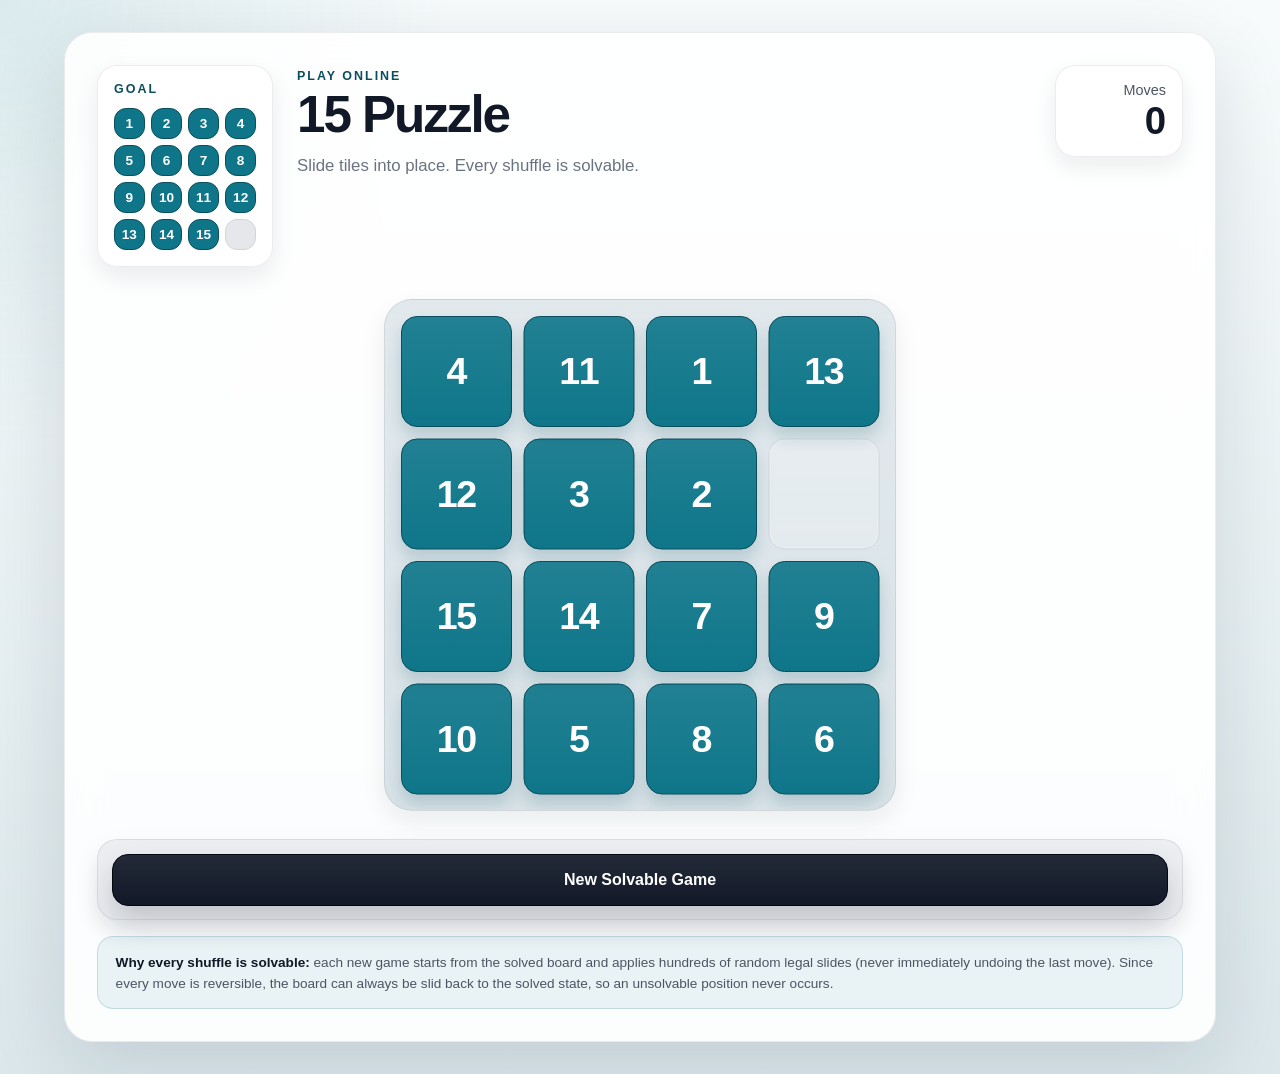
==== docs/index.html @ d0b9f9ca "build: regenerate docs bundle" ====
<!DOCTYPE html>
<html lang="en">
<head>
  <meta charset="UTF-8">
  <meta name="viewport" content="width=device-width, initial-scale=1.0">
  <title>15 Puzzle</title>
  <script type="module" crossorigin src="./assets/index-DHvEbXGs.js"></script>
  <link rel="stylesheet" crossorigin href="./assets/index-BWpo96VQ.css">
</head>
<body>
  <div class="page-shell">
    <main class="app-card">
      <header class="hero">
        <section class="goal-card" aria-label="Solved puzzle preview">
          <p class="eyebrow">Goal</p>
          <div class="goal-grid" id="goal-grid"></div>
        </section>

        <section class="hero-copy">
          <p class="eyebrow">Play Online</p>
          <h1>15 Puzzle</h1>
          <p class="subtitle">Slide tiles into place. Every shuffle is solvable.</p>
        </section>

        <section class="status-card" aria-live="polite">
          <p class="status-label">Moves</p>
          <p class="status-value" id="move-count">0</p>
        </section>
      </header>

      <section class="board-section">
        <div class="board-shell">
          <div class="board" id="board" aria-label="15 puzzle board"></div>
        </div>
      </section>

      <footer class="controls">
        <button class="primary-button" id="new-game-button" type="button">New Solvable Game</button>
      </footer>

      <p class="info-note">
        <strong>Why every shuffle is solvable:</strong> each new game starts from the
        solved board and applies hundreds of random legal slides (never immediately
        undoing the last move). Since every move is reversible, the board can always
        be slid back to the solved state, so an unsolvable position never occurs.
      </p>
    </main>

    <div class="win-banner" id="win-banner" hidden>
      <div class="win-banner-card" role="alertdialog" aria-modal="true" aria-labelledby="win-title">
        <p class="eyebrow">Solved</p>
        <h2 id="win-title">Puzzle completed</h2>
        <p id="win-message">You solved the board.</p>
        <button class="primary-button" id="play-again-button" type="button">Play Again</button>
      </div>
    </div>
  </div>

</body>
</html>
---- docs/assets/index-BWpo96VQ.css ----
:root{--app-background: #f3f4f6;--page-gradient-a: #f7fbfc;--page-gradient-b: #dbe7eb;--card-background: rgba(255, 255, 255, .9);--card-border: rgba(15, 23, 42, .08);--title-text: #111827;--subtitle-text: #6b7280;--status-text: #4b5563;--primary: #111827;--primary-border: #030712;--tile-background: #0f768a;--tile-border: #0b4f5c;--tile-empty: #e5e7eb;--board-background: #d9e3e8;--shadow-soft: 0 24px 80px rgba(15, 23, 42, .12);--shadow-card: 0 10px 24px rgba(15, 23, 42, .08);--radius-xl: 28px;--radius-lg: 20px;--radius-md: 16px;--radius-sm: 12px;--font-stack: "Avenir Next", "Segoe UI", sans-serif}*{box-sizing:border-box}html,body{margin:0;min-height:100%;font-family:var(--font-stack);background:radial-gradient(circle at top left,rgba(15,118,138,.12),transparent 28rem),linear-gradient(180deg,var(--page-gradient-a),var(--page-gradient-b));color:var(--title-text)}body{min-height:100vh}button,input,textarea,select{font:inherit}.page-shell{min-height:100vh;padding:2rem}.app-card{max-width:72rem;margin:0 auto;padding:2rem;border:1px solid var(--card-border);border-radius:var(--radius-xl);background:var(--card-background);-webkit-backdrop-filter:blur(18px);backdrop-filter:blur(18px);box-shadow:var(--shadow-soft)}.hero{display:grid;grid-template-columns:auto 1fr auto;gap:1.5rem;align-items:start}.goal-card,.status-card,.board,.controls,.win-banner-card{border:1px solid var(--card-border);box-shadow:var(--shadow-card)}.goal-card,.status-card{padding:1rem;border-radius:var(--radius-lg);background:#ffffffeb}.goal-card{width:11rem}.goal-grid{display:grid;grid-template-columns:repeat(4,1fr);grid-template-rows:repeat(4,1fr);aspect-ratio:1;gap:.4rem;margin-top:.75rem}.goal-tile{display:grid;place-items:center;border-radius:.75rem;font-size:.85rem;font-weight:700;background:var(--tile-background);color:#fff;border:1px solid var(--tile-border)}.goal-tile.empty{background:var(--tile-empty);border-color:#d1d5db}.hero-copy{padding-top:.25rem}.eyebrow{margin:0 0 .5rem;font-size:.78rem;font-weight:700;letter-spacing:.16em;text-transform:uppercase;color:var(--tile-border)}h1{margin:0;font-size:clamp(2.5rem,4vw,4.5rem);line-height:.95;letter-spacing:-.04em}.subtitle{max-width:34rem;margin:.85rem 0 0;font-size:1.05rem;line-height:1.55;color:var(--subtitle-text)}.status-card{min-width:8rem;text-align:right}.status-label{margin:0;font-size:.9rem;color:var(--status-text)}.status-value{margin:.25rem 0 0;font-size:clamp(2rem,3vw,3rem);font-weight:800;line-height:1}.board-section{margin-top:2rem}.board-shell{width:min(100%,32rem);margin:0 auto;aspect-ratio:1}.board{position:relative;width:100%;height:100%;border-radius:var(--radius-xl);background:linear-gradient(180deg,#ffffff38,#fff0),var(--board-background);overflow:hidden}.tile{position:absolute;display:grid;place-items:center;border:1px solid var(--tile-border);border-radius:var(--radius-md);background:linear-gradient(180deg,#ffffff14,#fff0),var(--tile-background);color:#fff;font-weight:800;letter-spacing:-.04em;cursor:pointer;transition:transform .15s ease,width .12s ease,height .12s ease,font-size .12s ease,box-shadow .15s ease;box-shadow:0 10px 16px #0b4f5c2e}.tile:hover{box-shadow:0 14px 24px #0b4f5c38}.tile.instant{transition:none}.tile.empty-slot{background:#ffffff38;border-color:#11182714;box-shadow:inset 0 0 0 1px #ffffff38;cursor:default}.controls{margin-top:1.75rem;padding:.85rem;border-radius:var(--radius-lg);background:#e5e7ebb3}.primary-button{width:100%;border:1px solid var(--primary-border);border-radius:var(--radius-md);padding:1rem 1.25rem;background:linear-gradient(180deg,#ffffff14,#fff0),var(--primary);color:#fff;font-size:1rem;font-weight:700;cursor:pointer;transition:transform .12s ease,box-shadow .15s ease,filter .15s ease;box-shadow:0 16px 30px #11182733}.primary-button:hover{filter:brightness(1.04);transform:translateY(-1px)}.primary-button:active{transform:translateY(0)}.info-note{margin:1rem 0 0;padding:.9rem 1.1rem;border-radius:var(--radius-md);background:#0f768a14;border:1px solid rgba(15,118,138,.18);font-size:.85rem;line-height:1.55;color:var(--status-text)}.info-note strong{color:var(--title-text)}.win-banner{position:fixed;top:0;right:0;bottom:0;left:0;display:grid;place-items:center;padding:1.5rem;background:#11182759}.win-banner[hidden]{display:none}.win-banner-card{width:min(100%,24rem);padding:1.5rem;border-radius:var(--radius-lg);background:#fffffff5;text-align:center}.win-banner-card h2{margin:0;font-size:2rem;letter-spacing:-.04em}.win-banner-card p:last-of-type{margin:.75rem 0 1.25rem;color:var(--subtitle-text)}@media(max-width:900px){.hero{grid-template-columns:1fr}.goal-card,.status-card{width:100%;text-align:left}.goal-grid{max-width:12rem}}@media(max-width:640px){.page-shell,.app-card{padding:1rem}.board-section{margin-top:1.25rem}}
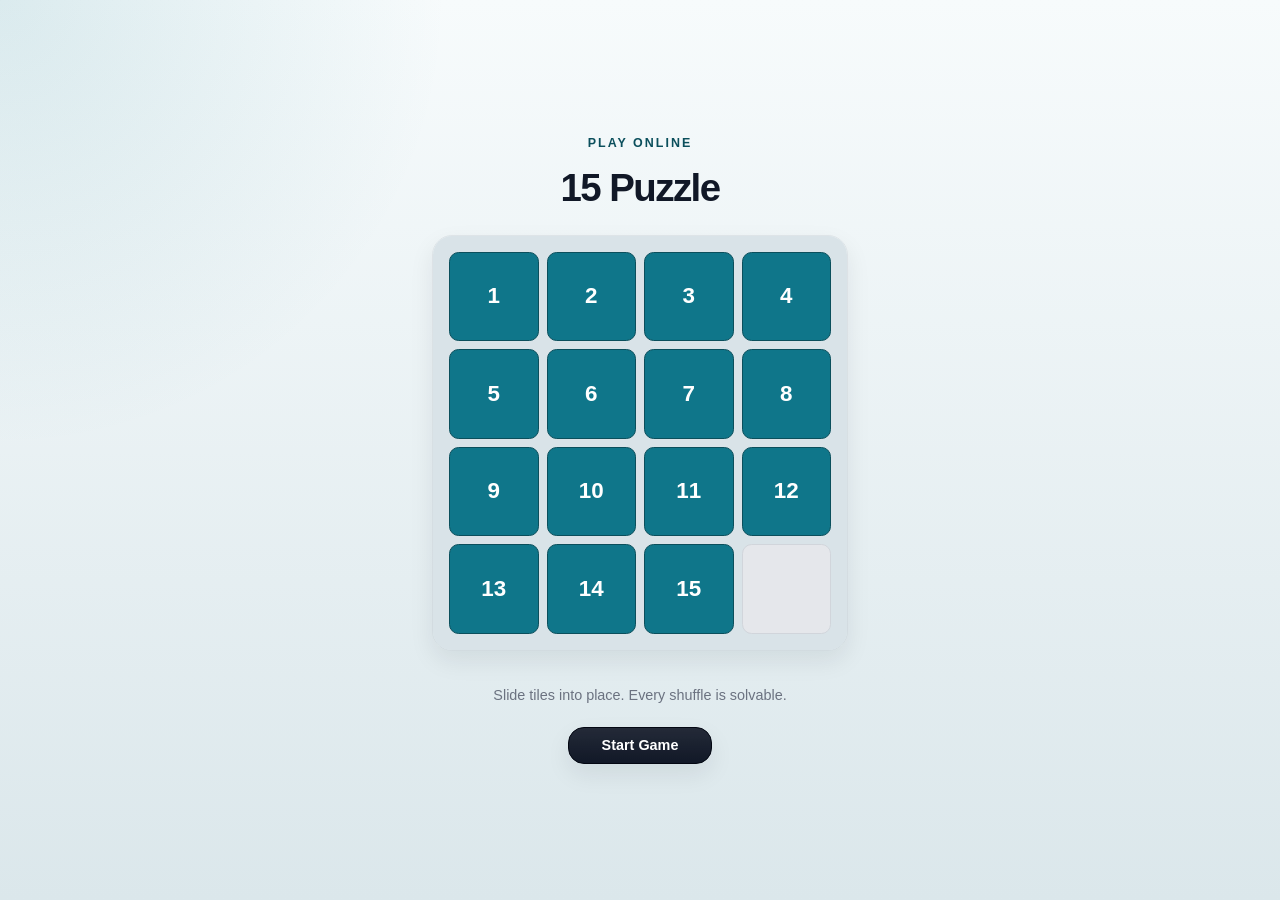
==== commit bc48695a: "feat(ui): add front page splash screen with Start Game button" ====
--- a/docs/index.html
+++ b/docs/index.html
@@ -4,12 +4,22 @@
   <meta charset="UTF-8">
   <meta name="viewport" content="width=device-width, initial-scale=1.0">
   <title>15 Puzzle</title>
-  <script type="module" crossorigin src="./assets/index-DHvEbXGs.js"></script>
-  <link rel="stylesheet" crossorigin href="./assets/index-BWpo96VQ.css">
+  <script type="module" crossorigin src="./assets/index-Bvfx2XaE.js"></script>
+  <link rel="stylesheet" crossorigin href="./assets/index-BFUjJ5Vi.css">
 </head>
 <body>
   <div class="page-shell">
-    <main class="app-card">
+    <section class="front-page" id="front-page">
+      <p class="eyebrow">Play Online</p>
+      <h1>15 Puzzle</h1>
+      <div class="front-banner">
+        <div class="front-banner-grid" id="front-goal-grid"></div>
+      </div>
+      <p class="subtitle">Slide tiles into place. Every shuffle is solvable.</p>
+      <button class="primary-button start-button" id="start-game-button" type="button">Start Game</button>
+    </section>
+
+    <main class="app-card" id="app-card" hidden>
       <header class="hero">
         <section class="goal-card" aria-label="Solved puzzle preview">
           <p class="eyebrow">Goal</p>
--- a/docs/assets/index-BFUjJ5Vi.css
+++ b/docs/assets/index-BFUjJ5Vi.css
@@ -0,0 +1 @@
+:root{--app-background: #f3f4f6;--page-gradient-a: #f7fbfc;--page-gradient-b: #dbe7eb;--card-background: rgba(255, 255, 255, .9);--card-border: rgba(15, 23, 42, .08);--title-text: #111827;--subtitle-text: #6b7280;--status-text: #4b5563;--primary: #111827;--primary-border: #030712;--tile-background: #0f768a;--tile-border: #0b4f5c;--tile-empty: #e5e7eb;--board-background: #d9e3e8;--shadow-soft: 0 24px 80px rgba(15, 23, 42, .12);--shadow-card: 0 10px 24px rgba(15, 23, 42, .08);--radius-xl: 28px;--radius-lg: 20px;--radius-md: 16px;--radius-sm: 12px;--font-stack: "Avenir Next", "Segoe UI", sans-serif}*{box-sizing:border-box}html,body{margin:0;min-height:100%;font-family:var(--font-stack);background:radial-gradient(circle at top left,rgba(15,118,138,.12),transparent 28rem),linear-gradient(180deg,var(--page-gradient-a),var(--page-gradient-b));color:var(--title-text)}body{min-height:100vh}button,input,textarea,select{font:inherit}.page-shell{min-height:100vh;padding:2rem}.app-card{max-width:50rem;margin:0 auto;padding:1.5rem;border:1px solid var(--card-border);border-radius:var(--radius-xl);background:var(--card-background);-webkit-backdrop-filter:blur(18px);backdrop-filter:blur(18px);box-shadow:var(--shadow-soft)}.front-page{max-width:50rem;min-height:calc(100vh - 4rem);margin:0 auto;display:flex;flex-direction:column;align-items:center;justify-content:center;text-align:center;gap:.75rem}.front-page[hidden]{display:none}.front-page h1{margin-bottom:.25rem}.front-page .subtitle{text-align:center}.front-banner{position:relative;width:min(90%,26rem);aspect-ratio:1;margin:.75rem 0;border:1px solid var(--card-border);border-radius:var(--radius-lg);overflow:hidden;box-shadow:var(--shadow-card)}.front-banner-grid{position:absolute;top:0;right:0;bottom:0;left:0;display:grid;grid-template-columns:repeat(4,1fr);grid-template-rows:repeat(4,1fr);gap:.5rem;padding:1rem;background:var(--board-background)}.front-banner-grid .goal-tile{border-radius:.6rem;font-size:1.4rem}.hero{display:grid;grid-template-columns:auto 1fr auto;gap:1.5rem;align-items:start}.goal-card,.status-card,.board,.controls,.win-banner-card{border:1px solid var(--card-border);box-shadow:var(--shadow-card)}.goal-card,.status-card{padding:1rem;border-radius:var(--radius-lg);background:#ffffffeb}.goal-card{width:9rem}.goal-grid{display:grid;grid-template-columns:repeat(4,1fr);grid-template-rows:repeat(4,1fr);aspect-ratio:1;gap:.4rem;margin-top:.75rem}.goal-tile{display:grid;place-items:center;border-radius:.6rem;font-size:.7rem;font-weight:700;background:var(--tile-background);color:#fff;border:1px solid var(--tile-border)}.goal-tile.empty{background:var(--tile-empty);border-color:#d1d5db}.hero-copy{padding-top:.25rem}.eyebrow{margin:0 0 .5rem;font-size:.78rem;font-weight:700;letter-spacing:.16em;text-transform:uppercase;color:var(--tile-border)}h1{margin:0;font-size:clamp(1.9rem,3vw,3rem);line-height:.95;letter-spacing:-.04em}.subtitle{max-width:26rem;margin:.65rem 0 0;font-size:.9rem;line-height:1.5;color:var(--subtitle-text)}.status-card{min-width:6.5rem;text-align:right}.status-label{margin:0;font-size:.8rem;color:var(--status-text)}.status-value{margin:.25rem 0 0;font-size:clamp(1.6rem,2.4vw,2.25rem);font-weight:800;line-height:1}.board-section{margin-top:1.5rem}.board-shell{width:min(100%,24rem);margin:0 auto;aspect-ratio:1}.board{position:relative;width:100%;height:100%;border-radius:var(--radius-xl);background:linear-gradient(180deg,#ffffff38,#fff0),var(--board-background);overflow:hidden}.tile{position:absolute;display:grid;place-items:center;border:1px solid var(--tile-border);border-radius:var(--radius-md);background:linear-gradient(180deg,#ffffff14,#fff0),var(--tile-background);color:#fff;font-weight:800;letter-spacing:-.04em;cursor:pointer;transition:transform .15s ease,width .12s ease,height .12s ease,font-size .12s ease,box-shadow .15s ease;box-shadow:0 10px 16px #0b4f5c2e}.tile:hover{box-shadow:0 14px 24px #0b4f5c38}.tile.instant{transition:none}.tile.empty-slot{background:#ffffff38;border-color:#11182714;box-shadow:inset 0 0 0 1px #ffffff38;cursor:default}.controls{margin-top:1.75rem;padding:.85rem;border-radius:var(--radius-lg);background:#e5e7ebb3}.primary-button{width:100%;border:1px solid var(--primary-border);border-radius:var(--radius-md);padding:1rem 1.25rem;background:linear-gradient(180deg,#ffffff14,#fff0),var(--primary);color:#fff;font-size:1rem;font-weight:700;cursor:pointer;transition:transform .12s ease,box-shadow .15s ease,filter .15s ease;box-shadow:0 16px 30px #11182733}.primary-button:hover{filter:brightness(1.04);transform:translateY(-1px)}.primary-button.start-button{width:auto;min-width:9rem;padding:.6rem 1.75rem;font-size:.9rem;margin-top:.5rem;box-shadow:var(--shadow-card)}.primary-button:active{transform:translateY(0)}.info-note{margin:1rem 0 0;padding:.9rem 1.1rem;border-radius:var(--radius-md);background:#0f768a14;border:1px solid rgba(15,118,138,.18);font-size:.85rem;line-height:1.55;color:var(--status-text)}.info-note strong{color:var(--title-text)}.win-banner{position:fixed;top:0;right:0;bottom:0;left:0;display:grid;place-items:center;padding:1.5rem;background:#11182759}.win-banner[hidden]{display:none}.win-banner-card{width:min(100%,24rem);padding:1.5rem;border-radius:var(--radius-lg);background:#fffffff5;text-align:center}.win-banner-card h2{margin:0;font-size:2rem;letter-spacing:-.04em}.win-banner-card p:last-of-type{margin:.75rem 0 1.25rem;color:var(--subtitle-text)}@media(max-width:900px){.hero{grid-template-columns:1fr}.goal-card,.status-card{width:100%;text-align:left}.goal-grid{max-width:12rem}}@media(max-width:640px){.page-shell,.app-card{padding:1rem}.board-section{margin-top:1.25rem}}
